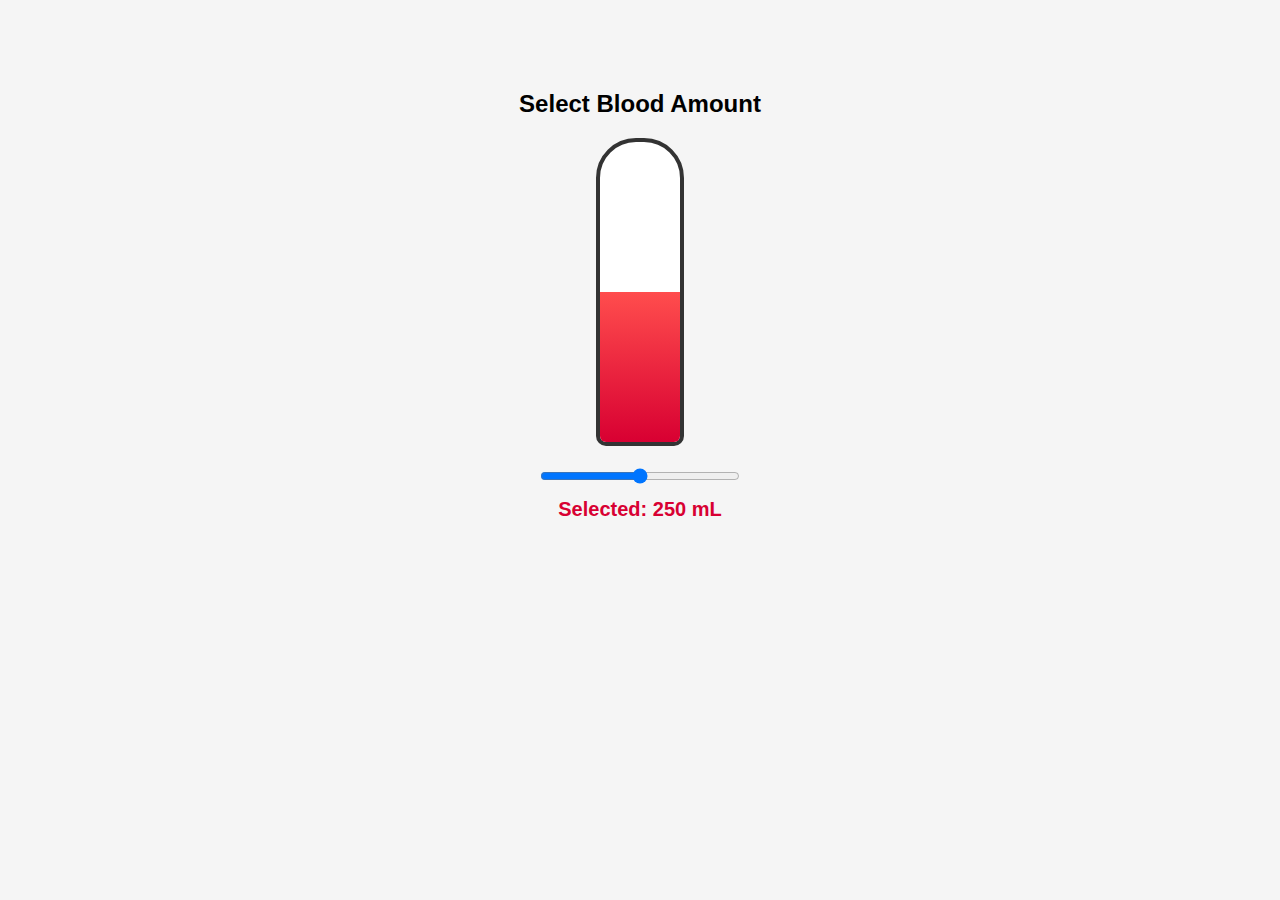
==== test.html @ c3c6fe40 "temp" ====
<!DOCTYPE html>
<html lang="en">
<head>
    <meta charset="UTF-8">
    <meta name="viewport" content="width=device-width, initial-scale=1.0">
    <title>Test Tube Blood Slider</title>
    <style>
        body {
            font-family: Arial, sans-serif;
            text-align: center;
            background-color: #f5f5f5;
            margin: 0;
            padding: 20px;
        }

        .container {
            display: flex;
            flex-direction: column;
            align-items: center;
            margin-top: 50px;
        }

        .test-tube {
            position: relative;
            width: 80px;
            height: 300px;
            border: 4px solid #333;
            border-radius: 40px 40px 10px 10px;
            background: white;
            overflow: hidden;
            display: flex;
            align-items: flex-end;
            justify-content: center;
        }

        .blood {
            width: 100%;
            background: linear-gradient(to top, #d80032, #ff4d4d);
            transition: height 0.3s ease-in-out;
        }

        .slider-container {
            margin-top: 20px;
        }

        input[type="range"] {
            width: 200px;
            cursor: pointer;
        }

        .blood-level {
            font-size: 20px;
            font-weight: bold;
            margin-top: 10px;
            color: #d80032;
        }
    </style>
</head>
<body>

    <div class="container">
        <h2>Select Blood Amount</h2>
        <div class="test-tube">
            <div class="blood" id="blood" style="height: 50%;"></div>
        </div>

        <div class="slider-container">
            <input type="range" id="bloodSlider" min="0" max="500" step="50" value="250">
        </div>

        <div class="blood-level" id="bloodLevel">Selected: 250 mL</div>
    </div>

    <script>
        const slider = document.getElementById("bloodSlider");
        const blood = document.getElementById("blood");
        const bloodLevel = document.getElementById("bloodLevel");

        slider.addEventListener("input", function() {
            let value = slider.value;
            let percentage = (value / 500) * 100; // Convert to percentage
            blood.style.height = percentage + "%"; // Update blood level
            bloodLevel.textContent = "Selected: " + value + " mL"; // Update label
        });
    </script>

</body>
</html>
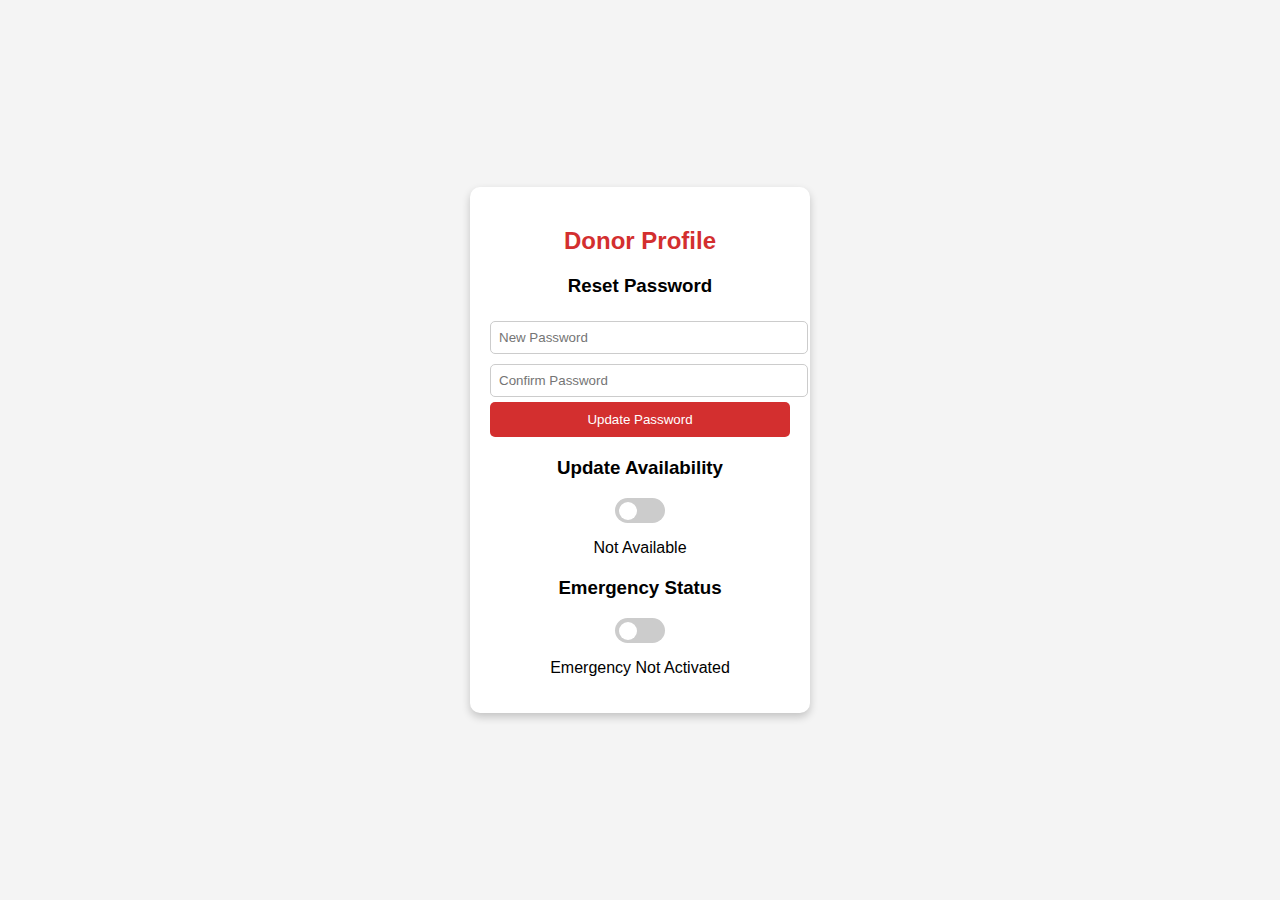
==== commit fc3f80c4: "Started integrating backend with UI" ====
--- a/test.html
+++ b/test.html
@@ -3,86 +3,134 @@
 <head>
     <meta charset="UTF-8">
     <meta name="viewport" content="width=device-width, initial-scale=1.0">
-    <title>Test Tube Blood Slider</title>
+    <title>Donor Profile</title>
     <style>
         body {
             font-family: Arial, sans-serif;
-            text-align: center;
-            background-color: #f5f5f5;
+            background-color: #f4f4f4;
+            display: flex;
+            justify-content: center;
+            align-items: center;
+            height: 100vh;
             margin: 0;
-            padding: 20px;
         }
 
-        .container {
-            display: flex;
-            flex-direction: column;
-            align-items: center;
-            margin-top: 50px;
+        .profile-container {
+            background: white;
+            padding: 20px;
+            border-radius: 10px;
+            box-shadow: 0 4px 8px rgba(0, 0, 0, 0.2);
+            width: 300px;
+            text-align: center;
         }
 
-        .test-tube {
-            position: relative;
-            width: 80px;
-            height: 300px;
-            border: 4px solid #333;
-            border-radius: 40px 40px 10px 10px;
-            background: white;
-            overflow: hidden;
-            display: flex;
-            align-items: flex-end;
-            justify-content: center;
+        h2 {
+            color: #d32f2f;
         }
 
-        .blood {
-            width: 100%;
-            background: linear-gradient(to top, #d80032, #ff4d4d);
-            transition: height 0.3s ease-in-out;
-        }
-
-        .slider-container {
+        .section {
             margin-top: 20px;
         }
 
-        input[type="range"] {
-            width: 200px;
-            cursor: pointer;
+        input {
+            width: 100%;
+            padding: 8px;
+            margin: 5px 0;
+            border: 1px solid #ccc;
+            border-radius: 5px;
         }
 
-        .blood-level {
-            font-size: 20px;
-            font-weight: bold;
-            margin-top: 10px;
-            color: #d80032;
+        .btn {
+            background-color: #d32f2f;
+            color: white;
+            padding: 10px;
+            border: none;
+            border-radius: 5px;
+            cursor: pointer;
+            width: 100%;
+        }
+
+        .btn:hover {
+            background-color: #b71c1c;
+        }
+
+        /* Toggle Switch */
+        .switch {
+            position: relative;
+            display: inline-block;
+            width: 50px;
+            height: 25px;
+        }
+
+        .switch input {
+            opacity: 0;
+            width: 0;
+            height: 0;
+        }
+
+        .slider {
+            position: absolute;
+            top: 0;
+            left: 0;
+            right: 0;
+            bottom: 0;
+            background-color: #ccc;
+            border-radius: 25px;
+            transition: 0.3s;
+        }
+
+        .slider:before {
+            position: absolute;
+            content: "";
+            height: 18px;
+            width: 18px;
+            left: 4px;
+            bottom: 3px;
+            background-color: white;
+            border-radius: 50%;
+            transition: 0.3s;
+        }
+
+        input:checked + .slider {
+            background-color: #d32f2f;
+        }
+
+        input:checked + .slider:before {
+            transform: translateX(24px);
         }
     </style>
 </head>
 <body>
+    <div class="profile-container">
+        <h2>Donor Profile</h2>
 
-    <div class="container">
-        <h2>Select Blood Amount</h2>
-        <div class="test-tube">
-            <div class="blood" id="blood" style="height: 50%;"></div>
+        <!-- Reset Password Section -->
+        <div class="section">
+            <h3>Reset Password</h3>
+            <input type="password" placeholder="New Password" id="new-password">
+            <input type="password" placeholder="Confirm Password" id="confirm-password">
+            <button class="btn">Update Password</button>
         </div>
 
-        <div class="slider-container">
-            <input type="range" id="bloodSlider" min="0" max="500" step="50" value="250">
+        <!-- Update Availability Section -->
+        <div class="section">
+            <h3>Update Availability</h3>
+            <label class="switch">
+                <input type="checkbox" id="availability-toggle">
+                <span class="slider"></span>
+            </label>
+            <p id="availability-status">Not Available</p>
         </div>
 
-        <div class="blood-level" id="bloodLevel">Selected: 250 mL</div>
+        <!-- Emergency Option Section -->
+        <div class="section">
+            <h3>Emergency Status</h3>
+            <label class="switch">
+                <input type="checkbox" id="emergency-toggle">
+                <span class="slider"></span>
+            </label>
+            <p id="emergency-status">Emergency Not Activated</p>
+        </div>
     </div>
-
-    <script>
-        const slider = document.getElementById("bloodSlider");
-        const blood = document.getElementById("blood");
-        const bloodLevel = document.getElementById("bloodLevel");
-
-        slider.addEventListener("input", function() {
-            let value = slider.value;
-            let percentage = (value / 500) * 100; // Convert to percentage
-            blood.style.height = percentage + "%"; // Update blood level
-            bloodLevel.textContent = "Selected: " + value + " mL"; // Update label
-        });
-    </script>
-
 </body>
 </html>
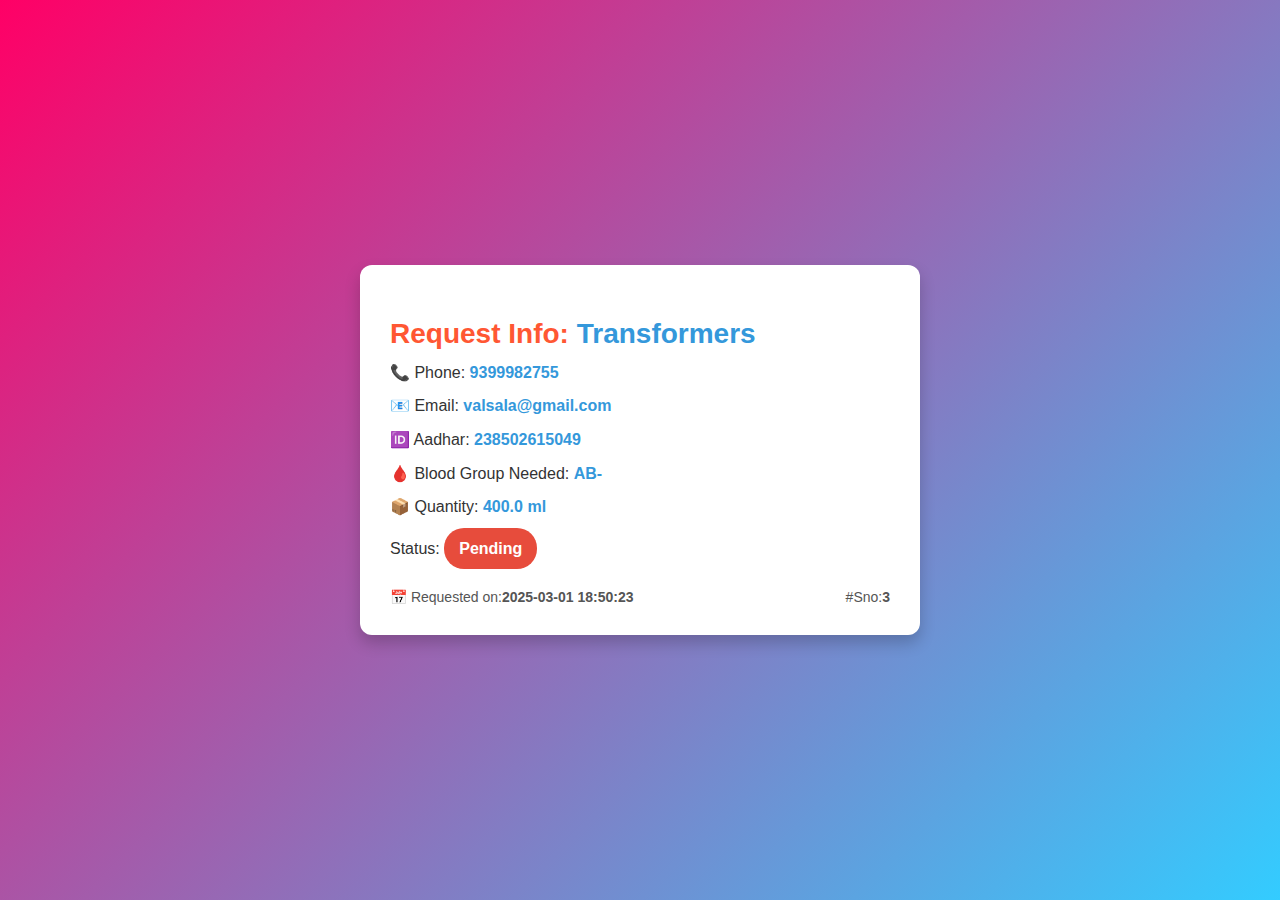
==== commit 392d4a8e: "Started with admin profile page , pending receivers list" ====
--- a/test.html
+++ b/test.html
@@ -1,136 +1,110 @@
 <!DOCTYPE html>
 <html lang="en">
+
 <head>
     <meta charset="UTF-8">
     <meta name="viewport" content="width=device-width, initial-scale=1.0">
-    <title>Donor Profile</title>
+    <title>Info Card</title>
     <style>
         body {
-            font-family: Arial, sans-serif;
-            background-color: #f4f4f4;
             display: flex;
             justify-content: center;
             align-items: center;
-            height: 100vh;
+            min-height: 100vh;
             margin: 0;
+            font-family: Arial, sans-serif;
+            background: linear-gradient(135deg, #f06, #3cf);
+            /* Gradient background */
+            color: #333;
         }
 
-        .profile-container {
-            background: white;
-            padding: 20px;
-            border-radius: 10px;
-            box-shadow: 0 4px 8px rgba(0, 0, 0, 0.2);
-            width: 300px;
-            text-align: center;
-        }
-
-        h2 {
-            color: #d32f2f;
-        }
-
-        .section {
-            margin-top: 20px;
-        }
-
-        input {
-            width: 100%;
-            padding: 8px;
-            margin: 5px 0;
-            border: 1px solid #ccc;
-            border-radius: 5px;
-        }
-
-        .btn {
-            background-color: #d32f2f;
-            color: white;
-            padding: 10px;
-            border: none;
-            border-radius: 5px;
-            cursor: pointer;
-            width: 100%;
-        }
-
-        .btn:hover {
-            background-color: #b71c1c;
-        }
-
-        /* Toggle Switch */
-        .switch {
-            position: relative;
-            display: inline-block;
-            width: 50px;
-            height: 25px;
-        }
-
-        .switch input {
-            opacity: 0;
-            width: 0;
-            height: 0;
-        }
-
-        .slider {
-            position: absolute;
-            top: 0;
-            left: 0;
-            right: 0;
-            bottom: 0;
-            background-color: #ccc;
-            border-radius: 25px;
+        .card {
+            background: #fff;
+            box-shadow: 0 8px 16px rgba(0, 0, 0, 0.2);
+            border-radius: 12px;
+            padding: 30px;
+            max-width: 500px;
+            width: 90%;
             transition: 0.3s;
         }
 
-        .slider:before {
-            position: absolute;
-            content: "";
-            height: 18px;
-            width: 18px;
-            left: 4px;
-            bottom: 3px;
-            background-color: white;
-            border-radius: 50%;
-            transition: 0.3s;
+        .card:hover {
+            transform: translateY(-10px);
+            box-shadow: 0 12px 24px rgba(0, 0, 0, 0.3);
         }
 
-        input:checked + .slider {
-            background-color: #d32f2f;
+        .card h2 {
+            font-size: 28px;
+            color: #ff5733;
+            margin-bottom: 10px;
         }
 
-        input:checked + .slider:before {
-            transform: translateX(24px);
+        .card p {
+            font-size: 16px;
+            line-height: 1.6;
+            margin: 8px 0;
+        }
+
+        .highlight {
+            font-weight: bold;
+            color: #3498db;
+        }
+
+        .status {
+            padding: 8px 15px;
+            border-radius: 20px;
+            display: inline-block;
+            color: #fff;
+            font-weight: bold;
+        }
+
+        .status.pending {
+            background: #e74c3c;
+            /* Red for status 0 */
+        }
+
+        .status.completed {
+            background: #2ecc71;
+            /* Green for status 1 */
+        }
+
+        .footer {
+            display: flex;
+            justify-content: space-between;
+            margin-top: 20px;
+            font-size: 14px;
+            color: #555;
+        }
+
+        .footer span {
+            display: flex;
+            align-items: center;
         }
     </style>
 </head>
+
 <body>
-    <div class="profile-container">
-        <h2>Donor Profile</h2>
 
-        <!-- Reset Password Section -->
-        <div class="section">
-            <h3>Reset Password</h3>
-            <input type="password" placeholder="New Password" id="new-password">
-            <input type="password" placeholder="Confirm Password" id="confirm-password">
-            <button class="btn">Update Password</button>
-        </div>
+    <div class="card">
+        <h2>Request Info: <span class="highlight">Transformers</span></h2>
 
-        <!-- Update Availability Section -->
-        <div class="section">
-            <h3>Update Availability</h3>
-            <label class="switch">
-                <input type="checkbox" id="availability-toggle">
-                <span class="slider"></span>
-            </label>
-            <p id="availability-status">Not Available</p>
-        </div>
+        <p>📞 Phone: <span class="highlight">9399982755</span></p>
+        <p>📧 Email: <span class="highlight">valsala@gmail.com</span></p>
+        <p>🆔 Aadhar: <span class="highlight">238502615049</span></p>
 
-        <!-- Emergency Option Section -->
-        <div class="section">
-            <h3>Emergency Status</h3>
-            <label class="switch">
-                <input type="checkbox" id="emergency-toggle">
-                <span class="slider"></span>
-            </label>
-            <p id="emergency-status">Emergency Not Activated</p>
+        <p>🩸 Blood Group Needed: <span class="highlight">AB-</span></p>
+        <p>📦 Quantity: <span class="highlight">400.0 ml</span></p>
+
+        <p>Status:
+            <span class="status pending">Pending</span>
+        </p>
+
+        <div class="footer">
+            <span>📅 Requested on: <strong>2025-03-01 18:50:23</strong></span>
+            <span>#Sno: <strong>3</strong></span>
         </div>
     </div>
+
 </body>
-</html>
+
+</html>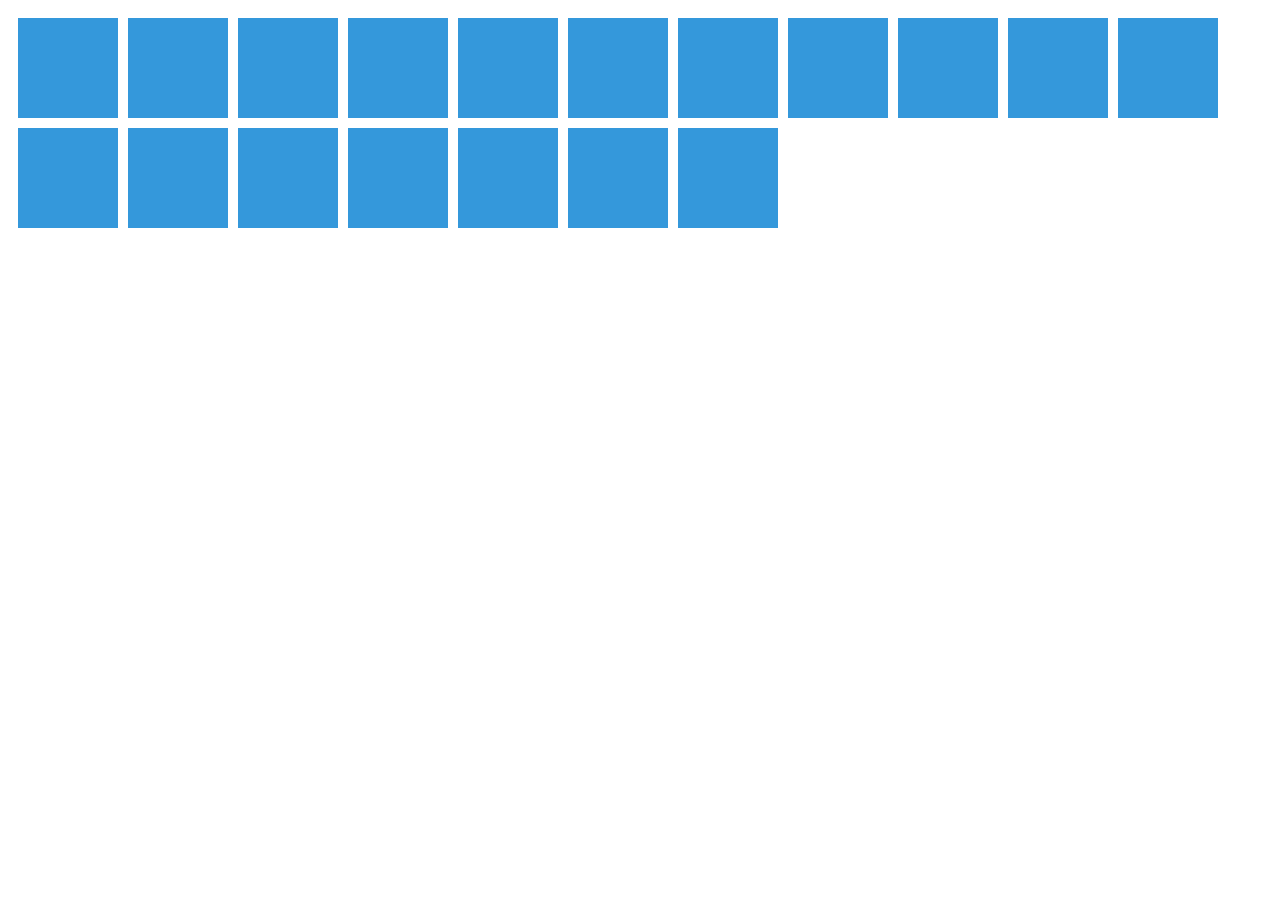
==== commit e4cfec47: "Started working with donor section in admin page" ====
--- a/test.html
+++ b/test.html
@@ -1,110 +1,43 @@
 <!DOCTYPE html>
 <html lang="en">
-
 <head>
     <meta charset="UTF-8">
     <meta name="viewport" content="width=device-width, initial-scale=1.0">
-    <title>Info Card</title>
+    <title>Responsive Squares</title>
     <style>
-        body {
+        .container {
             display: flex;
-            justify-content: center;
-            align-items: center;
-            min-height: 100vh;
-            margin: 0;
-            font-family: Arial, sans-serif;
-            background: linear-gradient(135deg, #f06, #3cf);
-            /* Gradient background */
-            color: #333;
+            flex-wrap: wrap;
+            gap: 10px; /* Space between squares */
+            padding: 10px;
         }
-
-        .card {
-            background: #fff;
-            box-shadow: 0 8px 16px rgba(0, 0, 0, 0.2);
-            border-radius: 12px;
-            padding: 30px;
-            max-width: 500px;
-            width: 90%;
-            transition: 0.3s;
-        }
-
-        .card:hover {
-            transform: translateY(-10px);
-            box-shadow: 0 12px 24px rgba(0, 0, 0, 0.3);
-        }
-
-        .card h2 {
-            font-size: 28px;
-            color: #ff5733;
-            margin-bottom: 10px;
-        }
-
-        .card p {
-            font-size: 16px;
-            line-height: 1.6;
-            margin: 8px 0;
-        }
-
-        .highlight {
-            font-weight: bold;
-            color: #3498db;
-        }
-
-        .status {
-            padding: 8px 15px;
-            border-radius: 20px;
-            display: inline-block;
-            color: #fff;
-            font-weight: bold;
-        }
-
-        .status.pending {
-            background: #e74c3c;
-            /* Red for status 0 */
-        }
-
-        .status.completed {
-            background: #2ecc71;
-            /* Green for status 1 */
-        }
-
-        .footer {
-            display: flex;
-            justify-content: space-between;
-            margin-top: 20px;
-            font-size: 14px;
-            color: #555;
-        }
-
-        .footer span {
-            display: flex;
-            align-items: center;
+        .square {
+            width: 100px;
+            height: 100px;
+            background-color: #3498db;
         }
     </style>
 </head>
-
 <body>
-
-    <div class="card">
-        <h2>Request Info: <span class="highlight">Transformers</span></h2>
-
-        <p>📞 Phone: <span class="highlight">9399982755</span></p>
-        <p>📧 Email: <span class="highlight">valsala@gmail.com</span></p>
-        <p>🆔 Aadhar: <span class="highlight">238502615049</span></p>
-
-        <p>🩸 Blood Group Needed: <span class="highlight">AB-</span></p>
-        <p>📦 Quantity: <span class="highlight">400.0 ml</span></p>
-
-        <p>Status:
-            <span class="status pending">Pending</span>
-        </p>
-
-        <div class="footer">
-            <span>📅 Requested on: <strong>2025-03-01 18:50:23</strong></span>
-            <span>#Sno: <strong>3</strong></span>
-        </div>
+    <div class="container">
+        <div class="square"></div>
+        <div class="square"></div>
+        <div class="square"></div>
+        <div class="square"></div>
+        <div class="square"></div>
+        <div class="square"></div>
+        <div class="square"></div>
+        <div class="square"></div>
+        <div class="square"></div>
+        <div class="square"></div>
+        <div class="square"></div>
+        <div class="square"></div>
+        <div class="square"></div>
+        <div class="square"></div>
+        <div class="square"></div>
+        <div class="square"></div>
+        <div class="square"></div>
+        <div class="square"></div>
     </div>
-
 </body>
-
-</html>+</html>
